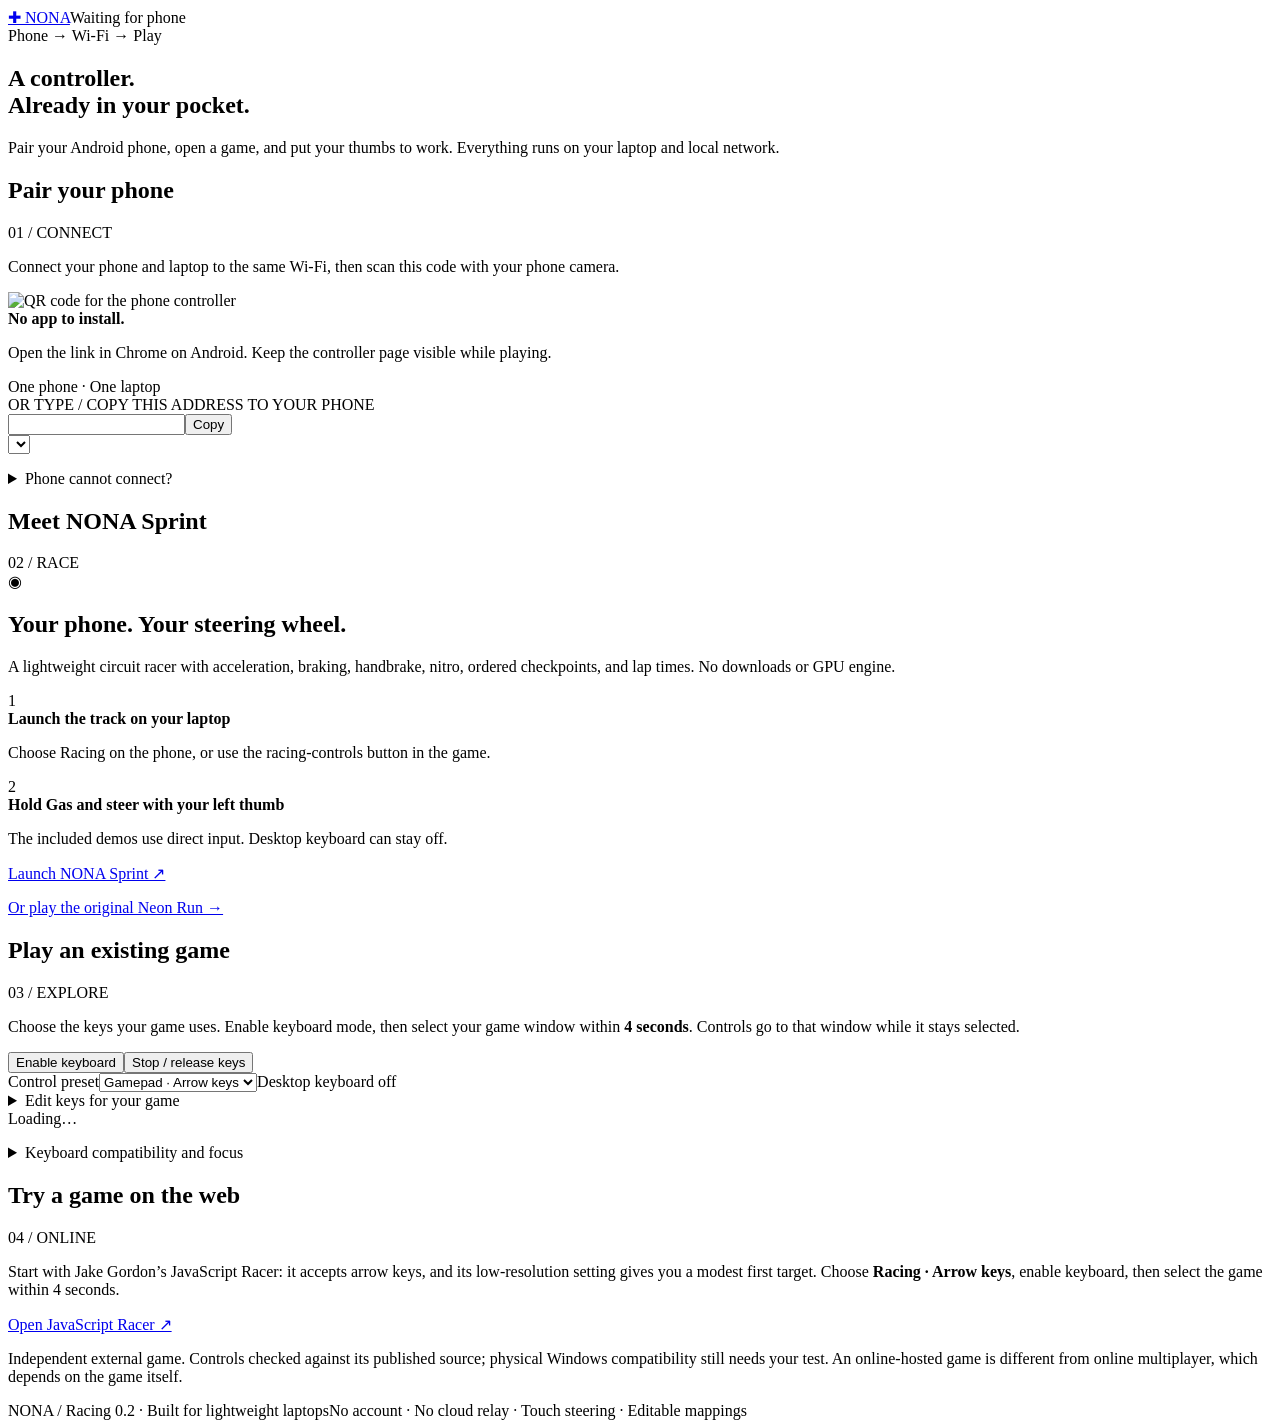
==== web/index.html @ a643f90a "Add NONA racing controls, lap-time demo and configurable game input Preserve the working phone-contr" ====
<!doctype html>
<html lang="en"><head><meta charset="UTF-8"><meta name="viewport" content="width=device-width,initial-scale=1"><title>NONA · Your phone, in control</title><link rel="icon" href="data:,"><link rel="stylesheet" href="/static/style.css"><script defer src="/static/dashboard.js"></script></head>
<body><main class="wrap">
<header><a class="brand" href="/"><span class="brand-icon">✚</span> NONA</a><span class="pill" id="connection"><span class="dot"></span><span id="connection-text">Waiting for phone</span></span></header>
<section class="hero"><div class="eyebrow">Phone → Wi-Fi → Play</div><h1>A controller.<br>Already in your pocket.</h1><p>Pair your Android phone, open a game, and put your thumbs to work. Everything runs on your laptop and local network.</p></section>
<section class="grid">
<article class="card"><div class="card-top"><h2>Pair your phone</h2><span class="number">01 / CONNECT</span></div><p class="small">Connect your phone and laptop to the same Wi-Fi, then scan this code with your phone camera.</p><div class="qr-row"><div class="qr"><img id="qr" alt="QR code for the phone controller"></div><div><strong>No app to install.</strong><p class="small">Open the link in Chrome on Android. Keep the controller page visible while playing.</p><span class="pill">One phone · One laptop</span></div></div><label class="tiny" for="pair-url">OR TYPE / COPY THIS ADDRESS TO YOUR PHONE</label><div class="link-box"><input id="pair-url" readonly aria-label="Phone pairing address"><button id="copy">Copy</button></div><select id="network" class="hidden" aria-label="Choose laptop network address"></select><p id="pair-error" class="small error hidden"></p><details><summary>Phone cannot connect?</summary>Allow Python through Windows Firewall on your private network. Avoid guest Wi-Fi, and temporarily disconnect VPNs. If there are several addresses, try the address matching your Wi-Fi adapter in <code>ipconfig</code>. Never use localhost on the phone.</details></article>
<article class="card demo-card"><div class="card-top"><h2>Meet NONA Sprint</h2><span class="number">02 / RACE</span></div><div class="demo-mark">◉</div><h2>Your phone. Your steering wheel.</h2><p>A lightweight circuit racer with acceleration, braking, handbrake, nitro, ordered checkpoints, and lap times. No downloads or GPU engine.</p><div class="step"><span class="step-icon">1</span><div><strong>Launch the track on your laptop</strong><p>Choose Racing on the phone, or use the racing-controls button in the game.</p></div></div><div class="step"><span class="step-icon">2</span><div><strong>Hold Gas and steer with your left thumb</strong><p>The included demos use direct input. Desktop keyboard can stay off.</p></div></div><a class="button primary" href="/race" target="_blank" rel="noopener">Launch NONA Sprint ↗</a><p class="small classic-link"><a href="/game" target="_blank" rel="noopener">Or play the original Neon Run →</a></p></article>
<article class="card full"><div class="card-top"><h2>Play an existing game</h2><span class="number">03 / EXPLORE</span></div><div class="keyboard-row"><p class="small">Choose the keys your game uses. Enable keyboard mode, then select your game window within <strong>4 seconds</strong>. Controls go to that window while it stays selected.</p><div class="actions"><button class="primary" id="enable">Enable keyboard</button><button class="danger" id="disable">Stop / release keys</button></div></div><div class="settings"><label for="profile">Control preset</label><select id="profile"><option value="arrows">Gamepad · Arrow keys</option><option value="wasd">Gamepad · WASD</option><option value="racing_arrows">Racing · Arrow keys</option><option value="racing_wasd">Racing · WASD</option></select><span class="tiny" id="keyboard-state">Desktop keyboard off</span></div><div class="keys" id="keys"></div><details id="mapping-editor"><summary>Edit keys for your game</summary><p>Match the keys shown in your game’s controls. Save before enabling keyboard mode.</p><div class="mapping-grid" id="mapping-fields"></div><button id="save-mapping" class="secondary">Save key mapping</button></details><div class="notice" id="note">Loading…</div><p class="small error hidden" id="error"></p><details><summary>Keyboard compatibility and focus</summary>This starter targets keyboard-controlled games. Click the game canvas if necessary. Switching to another application disables keyboard mode; switching tabs inside the same browser window may not, so stop control before doing that. Gamepad-only games need a future virtual-controller adapter. The wheel steers proportionally in NONA Sprint. For other games, the keyboard bridge produces left/right key presses. Tilt controls and a virtual gamepad are future milestones.</details></article>
<article class="card full"><div class="card-top"><h2>Try a game on the web</h2><span class="number">04 / ONLINE</span></div><p>Start with Jake Gordon’s JavaScript Racer: it accepts arrow keys, and its low-resolution setting gives you a modest first target. Choose <strong>Racing · Arrow keys</strong>, enable keyboard, then select the game within 4 seconds.</p><a class="button secondary" href="https://jakesgordon.com/games/racer/" target="_blank" rel="noopener noreferrer">Open JavaScript Racer ↗</a><p class="tiny classic-link">Independent external game. Controls checked against its published source; physical Windows compatibility still needs your test. An online-hosted game is different from online multiplayer, which depends on the game itself.</p></article></section><footer><span>NONA / Racing 0.2 · Built for lightweight laptops</span><span>No account · No cloud relay · Touch steering · Editable mappings</span></footer>
</main></body></html>
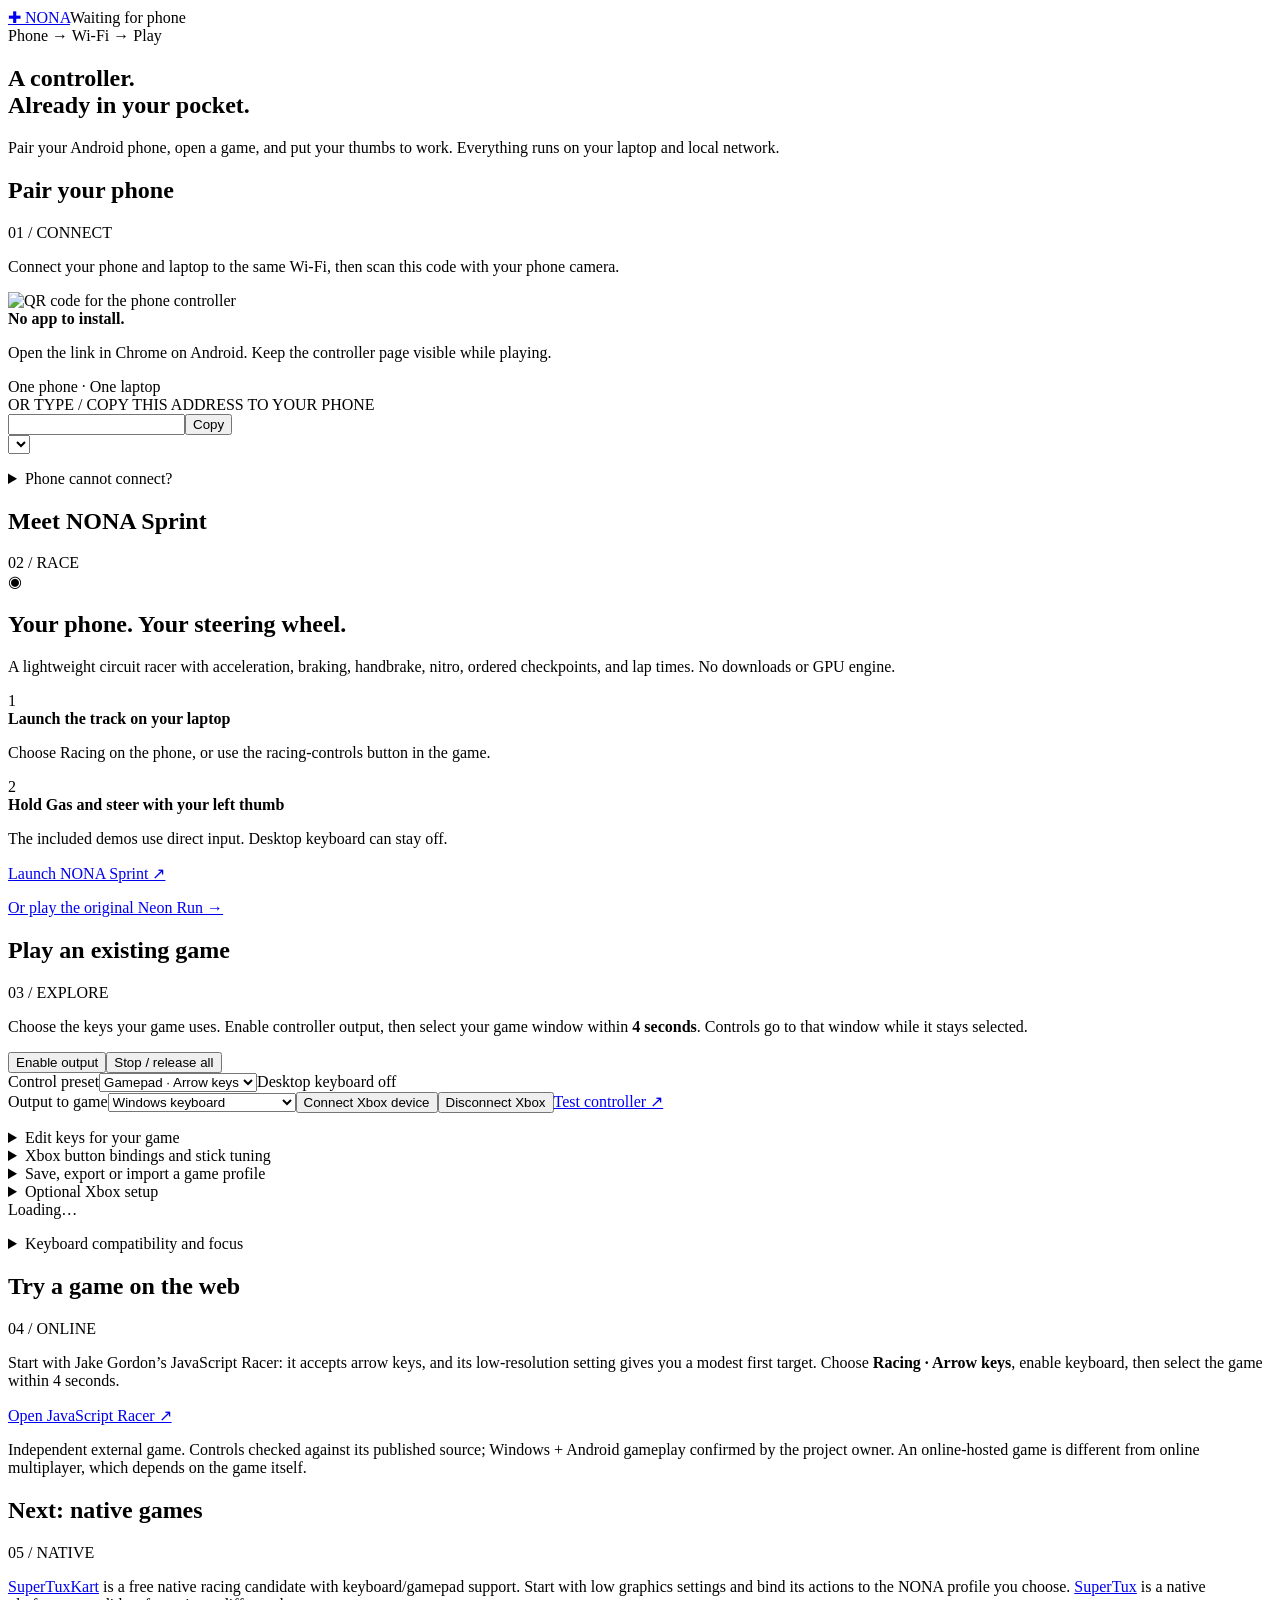
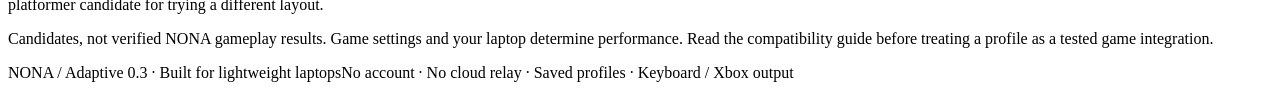
==== commit 6483b57b: "Add adaptive game profiles and optional Xbox controller output Persist and share game profiles, add " ====
--- a/web/index.html
+++ b/web/index.html
@@ -6,6 +6,6 @@
 <section class="grid">
 <article class="card"><div class="card-top"><h2>Pair your phone</h2><span class="number">01 / CONNECT</span></div><p class="small">Connect your phone and laptop to the same Wi-Fi, then scan this code with your phone camera.</p><div class="qr-row"><div class="qr"><img id="qr" alt="QR code for the phone controller"></div><div><strong>No app to install.</strong><p class="small">Open the link in Chrome on Android. Keep the controller page visible while playing.</p><span class="pill">One phone · One laptop</span></div></div><label class="tiny" for="pair-url">OR TYPE / COPY THIS ADDRESS TO YOUR PHONE</label><div class="link-box"><input id="pair-url" readonly aria-label="Phone pairing address"><button id="copy">Copy</button></div><select id="network" class="hidden" aria-label="Choose laptop network address"></select><p id="pair-error" class="small error hidden"></p><details><summary>Phone cannot connect?</summary>Allow Python through Windows Firewall on your private network. Avoid guest Wi-Fi, and temporarily disconnect VPNs. If there are several addresses, try the address matching your Wi-Fi adapter in <code>ipconfig</code>. Never use localhost on the phone.</details></article>
 <article class="card demo-card"><div class="card-top"><h2>Meet NONA Sprint</h2><span class="number">02 / RACE</span></div><div class="demo-mark">◉</div><h2>Your phone. Your steering wheel.</h2><p>A lightweight circuit racer with acceleration, braking, handbrake, nitro, ordered checkpoints, and lap times. No downloads or GPU engine.</p><div class="step"><span class="step-icon">1</span><div><strong>Launch the track on your laptop</strong><p>Choose Racing on the phone, or use the racing-controls button in the game.</p></div></div><div class="step"><span class="step-icon">2</span><div><strong>Hold Gas and steer with your left thumb</strong><p>The included demos use direct input. Desktop keyboard can stay off.</p></div></div><a class="button primary" href="/race" target="_blank" rel="noopener">Launch NONA Sprint ↗</a><p class="small classic-link"><a href="/game" target="_blank" rel="noopener">Or play the original Neon Run →</a></p></article>
-<article class="card full"><div class="card-top"><h2>Play an existing game</h2><span class="number">03 / EXPLORE</span></div><div class="keyboard-row"><p class="small">Choose the keys your game uses. Enable keyboard mode, then select your game window within <strong>4 seconds</strong>. Controls go to that window while it stays selected.</p><div class="actions"><button class="primary" id="enable">Enable keyboard</button><button class="danger" id="disable">Stop / release keys</button></div></div><div class="settings"><label for="profile">Control preset</label><select id="profile"><option value="arrows">Gamepad · Arrow keys</option><option value="wasd">Gamepad · WASD</option><option value="racing_arrows">Racing · Arrow keys</option><option value="racing_wasd">Racing · WASD</option></select><span class="tiny" id="keyboard-state">Desktop keyboard off</span></div><div class="keys" id="keys"></div><details id="mapping-editor"><summary>Edit keys for your game</summary><p>Match the keys shown in your game’s controls. Save before enabling keyboard mode.</p><div class="mapping-grid" id="mapping-fields"></div><button id="save-mapping" class="secondary">Save key mapping</button></details><div class="notice" id="note">Loading…</div><p class="small error hidden" id="error"></p><details><summary>Keyboard compatibility and focus</summary>This starter targets keyboard-controlled games. Click the game canvas if necessary. Switching to another application disables keyboard mode; switching tabs inside the same browser window may not, so stop control before doing that. Gamepad-only games need a future virtual-controller adapter. The wheel steers proportionally in NONA Sprint. For other games, the keyboard bridge produces left/right key presses. Tilt controls and a virtual gamepad are future milestones.</details></article>
-<article class="card full"><div class="card-top"><h2>Try a game on the web</h2><span class="number">04 / ONLINE</span></div><p>Start with Jake Gordon’s JavaScript Racer: it accepts arrow keys, and its low-resolution setting gives you a modest first target. Choose <strong>Racing · Arrow keys</strong>, enable keyboard, then select the game within 4 seconds.</p><a class="button secondary" href="https://jakesgordon.com/games/racer/" target="_blank" rel="noopener noreferrer">Open JavaScript Racer ↗</a><p class="tiny classic-link">Independent external game. Controls checked against its published source; physical Windows compatibility still needs your test. An online-hosted game is different from online multiplayer, which depends on the game itself.</p></article></section><footer><span>NONA / Racing 0.2 · Built for lightweight laptops</span><span>No account · No cloud relay · Touch steering · Editable mappings</span></footer>
+<article class="card full"><div class="card-top"><h2>Play an existing game</h2><span class="number">03 / EXPLORE</span></div><div class="keyboard-row"><p class="small">Choose the keys your game uses. Enable controller output, then select your game window within <strong>4 seconds</strong>. Controls go to that window while it stays selected.</p><div class="actions"><button class="primary" id="enable">Enable output</button><button class="danger" id="disable">Stop / release all</button></div></div><div class="settings"><label for="profile">Control preset</label><select id="profile"><option value="arrows">Gamepad · Arrow keys</option><option value="wasd">Gamepad · WASD</option><option value="racing_arrows">Racing · Arrow keys</option><option value="racing_wasd">Racing · WASD</option></select><span class="tiny" id="keyboard-state">Desktop keyboard off</span></div><div class="settings"><label for="output-mode">Output to game</label><select id="output-mode"><option value="keyboard">Windows keyboard</option><option value="gamepad">Xbox 360 / XInput (optional)</option></select><button id="pad-connect" class="secondary">Connect Xbox device</button><button id="pad-disconnect" class="secondary">Disconnect Xbox</button><a class="button secondary" href="/controller-test" target="_blank" rel="noopener">Test controller ↗</a></div><p id="pad-status" class="small"></p><div class="keys" id="keys"></div><details id="mapping-editor"><summary>Edit keys for your game</summary><p>Match the keys shown in your game’s controls. Save before enabling keyboard mode.</p><div class="mapping-grid" id="mapping-fields"></div><button id="save-mapping" class="secondary">Save key mapping</button></details><details><summary>Xbox button bindings and stick tuning</summary><p>For gamepad output, choose the Xbox buttons each phone action should press. Sticks stay analog; racing steering uses the left stick.</p><div id="pad-fields" class="mapping-grid"></div><button id="save-pad-mapping" class="secondary">Save Xbox bindings</button><div class="settings"><label for="deadzone">Dead zone</label><input id="deadzone" type="number" min="0" max="0.4" step="0.01" value="0.12"><label for="sensitivity">Sensitivity</label><input id="sensitivity" type="number" min="0.25" max="2" step="0.05" value="1"><label><input id="invert-y" type="checkbox"> Invert right-stick Y</label><button id="save-tuning" class="secondary">Apply tuning</button></div></details><details><summary>Save, export or import a game profile</summary><p>Set up a game once, then load its named profile on either screen. Saving updates the selected saved profile; Save copy creates another.</p><div class="settings"><label for="profile-name">Game/profile name</label><input id="profile-name" maxlength="80" placeholder="My racing game"><button id="save-profile">Save profile</button><button id="copy-profile" class="secondary">Save copy</button><button id="export-profile" class="secondary">Export JSON</button><label class="button secondary" for="import-profile">Import JSON</label><input id="import-profile" type="file" accept="application/json,.json"></div></details><details><summary>Optional Xbox setup</summary><p>Keyboard and the included demos need no driver. Xbox output needs the optional Python adapter plus a separately installed ViGEmBus driver. ViGEmBus is retired upstream; future Windows compatibility is not guaranteed.</p><p>Read <a href="https://github.com/garvj65/nona/blob/main/docs/GAMEPAD_SETUP.md" target="_blank" rel="noopener noreferrer">the setup guide</a>, run <code>SETUP_XBOX_OUTPUT.bat</code>, then follow the guide for the driver. NONA's normal launcher does not install it.</p></details><div class="notice" id="note">Loading…</div><p class="small error hidden" id="error"></p><details><summary>Keyboard compatibility and focus</summary>This starter targets keyboard-controlled games. Click the game canvas if necessary. Switching to another application disables keyboard mode; switching tabs inside the same browser window may not, so stop control before doing that. Xbox output is available as an optional adapter after its separate setup. The wheel steers proportionally in NONA Sprint. For other games, the keyboard bridge produces left/right key presses. Tilt and mouse-only input remain future milestones.</details></article>
+<article class="card full"><div class="card-top"><h2>Try a game on the web</h2><span class="number">04 / ONLINE</span></div><p>Start with Jake Gordon’s JavaScript Racer: it accepts arrow keys, and its low-resolution setting gives you a modest first target. Choose <strong>Racing · Arrow keys</strong>, enable keyboard, then select the game within 4 seconds.</p><a class="button secondary" href="https://jakesgordon.com/games/racer/" target="_blank" rel="noopener noreferrer">Open JavaScript Racer ↗</a><p class="tiny classic-link">Independent external game. Controls checked against its published source; Windows + Android gameplay confirmed by the project owner. An online-hosted game is different from online multiplayer, which depends on the game itself.</p></article><article class="card full"><div class="card-top"><h2>Next: native games</h2><span class="number">05 / NATIVE</span></div><p><a href="https://supertuxkart.net/Download" target="_blank" rel="noopener noreferrer">SuperTuxKart</a> is a free native racing candidate with keyboard/gamepad support. Start with low graphics settings and bind its actions to the NONA profile you choose. <a href="https://www.supertux.org/download" target="_blank" rel="noopener noreferrer">SuperTux</a> is a native platformer candidate for trying a different layout.</p><p class="tiny">Candidates, not verified NONA gameplay results. Game settings and your laptop determine performance. Read the compatibility guide before treating a profile as a tested game integration.</p></article></section><footer><span>NONA / Adaptive 0.3 · Built for lightweight laptops</span><span>No account · No cloud relay · Saved profiles · Keyboard / Xbox output</span></footer>
 </main></body></html>
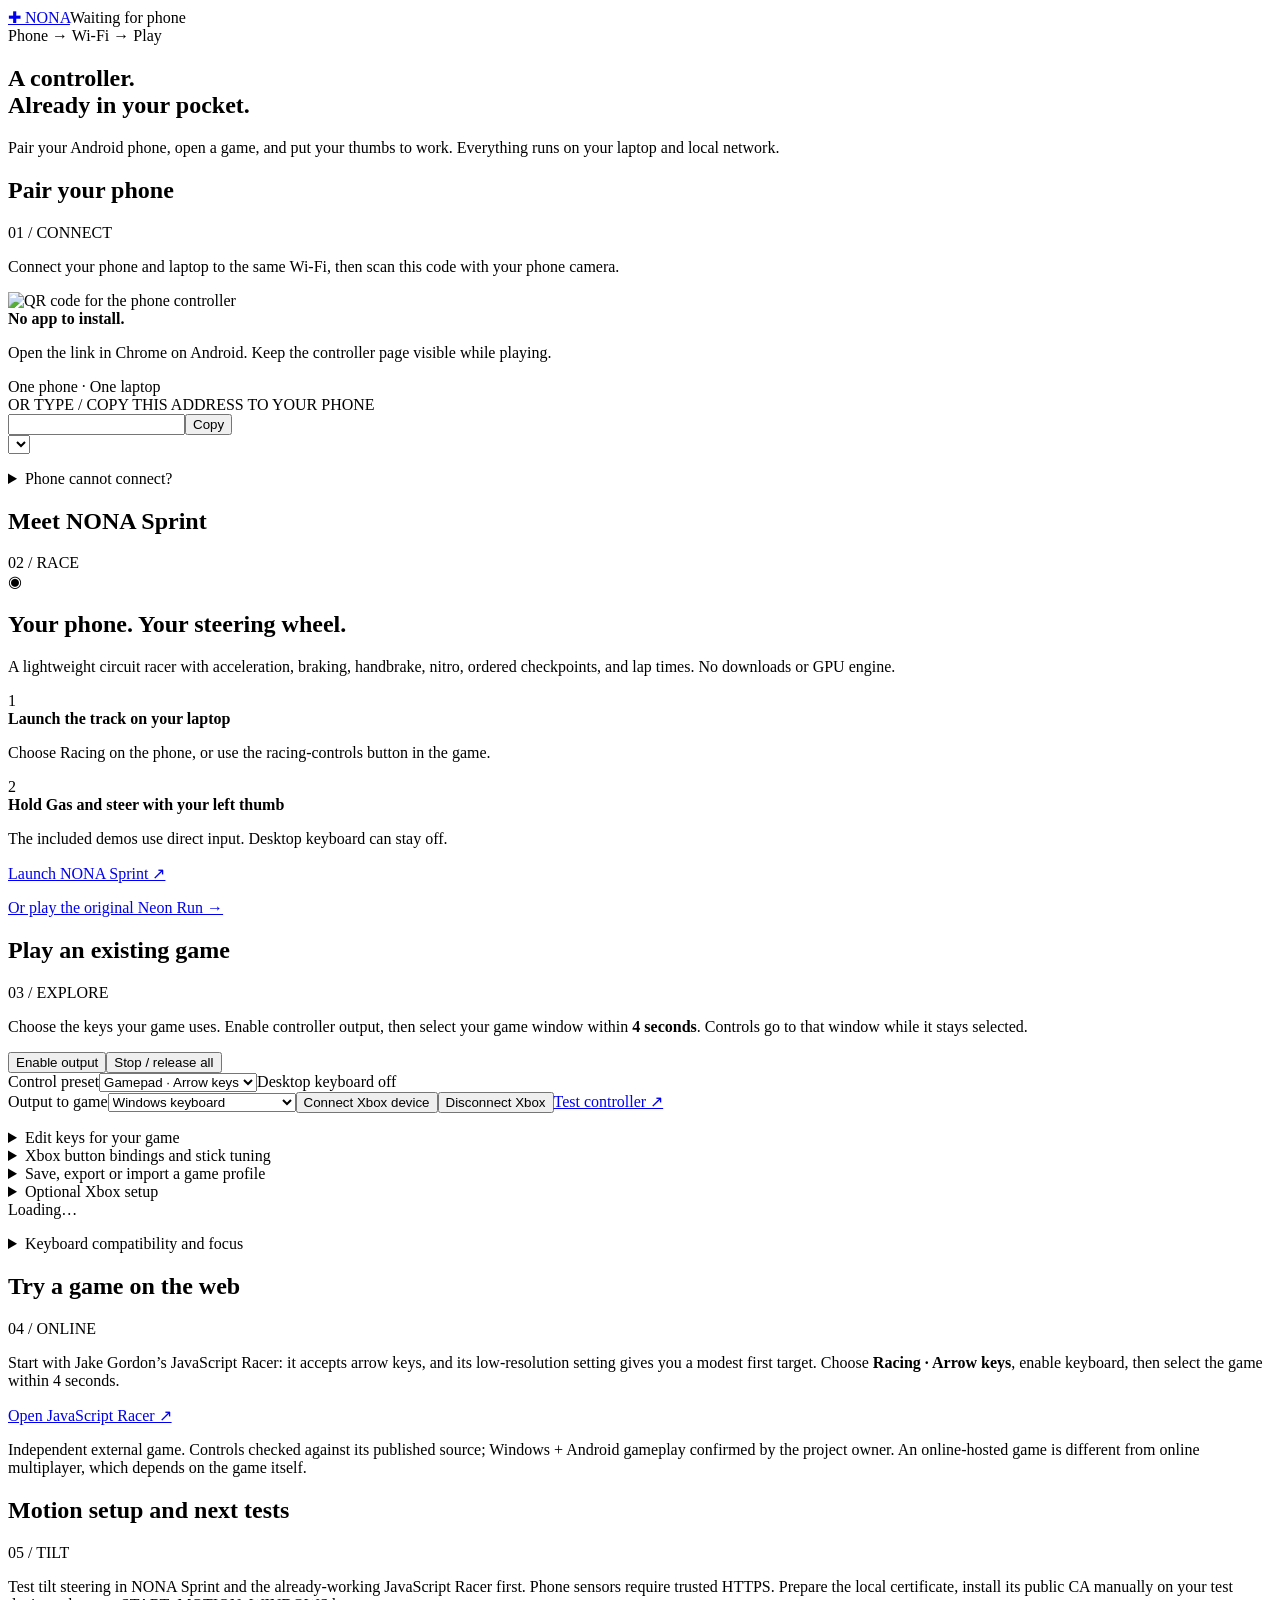
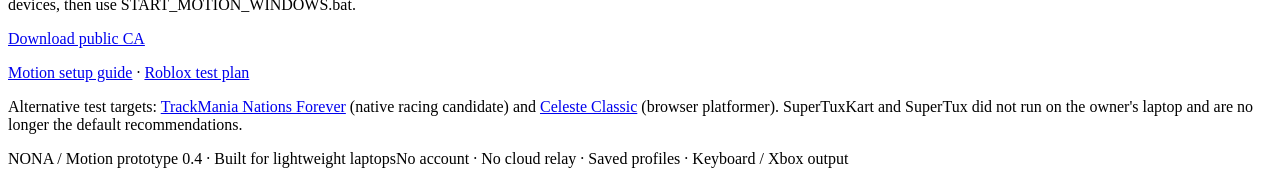
==== commit 8533805d: "Add calibrated phone tilt steering and trusted HTTPS test setup Map phone orientation to the existin" ====
--- a/web/index.html
+++ b/web/index.html
@@ -7,5 +7,5 @@
 <article class="card"><div class="card-top"><h2>Pair your phone</h2><span class="number">01 / CONNECT</span></div><p class="small">Connect your phone and laptop to the same Wi-Fi, then scan this code with your phone camera.</p><div class="qr-row"><div class="qr"><img id="qr" alt="QR code for the phone controller"></div><div><strong>No app to install.</strong><p class="small">Open the link in Chrome on Android. Keep the controller page visible while playing.</p><span class="pill">One phone · One laptop</span></div></div><label class="tiny" for="pair-url">OR TYPE / COPY THIS ADDRESS TO YOUR PHONE</label><div class="link-box"><input id="pair-url" readonly aria-label="Phone pairing address"><button id="copy">Copy</button></div><select id="network" class="hidden" aria-label="Choose laptop network address"></select><p id="pair-error" class="small error hidden"></p><details><summary>Phone cannot connect?</summary>Allow Python through Windows Firewall on your private network. Avoid guest Wi-Fi, and temporarily disconnect VPNs. If there are several addresses, try the address matching your Wi-Fi adapter in <code>ipconfig</code>. Never use localhost on the phone.</details></article>
 <article class="card demo-card"><div class="card-top"><h2>Meet NONA Sprint</h2><span class="number">02 / RACE</span></div><div class="demo-mark">◉</div><h2>Your phone. Your steering wheel.</h2><p>A lightweight circuit racer with acceleration, braking, handbrake, nitro, ordered checkpoints, and lap times. No downloads or GPU engine.</p><div class="step"><span class="step-icon">1</span><div><strong>Launch the track on your laptop</strong><p>Choose Racing on the phone, or use the racing-controls button in the game.</p></div></div><div class="step"><span class="step-icon">2</span><div><strong>Hold Gas and steer with your left thumb</strong><p>The included demos use direct input. Desktop keyboard can stay off.</p></div></div><a class="button primary" href="/race" target="_blank" rel="noopener">Launch NONA Sprint ↗</a><p class="small classic-link"><a href="/game" target="_blank" rel="noopener">Or play the original Neon Run →</a></p></article>
 <article class="card full"><div class="card-top"><h2>Play an existing game</h2><span class="number">03 / EXPLORE</span></div><div class="keyboard-row"><p class="small">Choose the keys your game uses. Enable controller output, then select your game window within <strong>4 seconds</strong>. Controls go to that window while it stays selected.</p><div class="actions"><button class="primary" id="enable">Enable output</button><button class="danger" id="disable">Stop / release all</button></div></div><div class="settings"><label for="profile">Control preset</label><select id="profile"><option value="arrows">Gamepad · Arrow keys</option><option value="wasd">Gamepad · WASD</option><option value="racing_arrows">Racing · Arrow keys</option><option value="racing_wasd">Racing · WASD</option></select><span class="tiny" id="keyboard-state">Desktop keyboard off</span></div><div class="settings"><label for="output-mode">Output to game</label><select id="output-mode"><option value="keyboard">Windows keyboard</option><option value="gamepad">Xbox 360 / XInput (optional)</option></select><button id="pad-connect" class="secondary">Connect Xbox device</button><button id="pad-disconnect" class="secondary">Disconnect Xbox</button><a class="button secondary" href="/controller-test" target="_blank" rel="noopener">Test controller ↗</a></div><p id="pad-status" class="small"></p><div class="keys" id="keys"></div><details id="mapping-editor"><summary>Edit keys for your game</summary><p>Match the keys shown in your game’s controls. Save before enabling keyboard mode.</p><div class="mapping-grid" id="mapping-fields"></div><button id="save-mapping" class="secondary">Save key mapping</button></details><details><summary>Xbox button bindings and stick tuning</summary><p>For gamepad output, choose the Xbox buttons each phone action should press. Sticks stay analog; racing steering uses the left stick.</p><div id="pad-fields" class="mapping-grid"></div><button id="save-pad-mapping" class="secondary">Save Xbox bindings</button><div class="settings"><label for="deadzone">Dead zone</label><input id="deadzone" type="number" min="0" max="0.4" step="0.01" value="0.12"><label for="sensitivity">Sensitivity</label><input id="sensitivity" type="number" min="0.25" max="2" step="0.05" value="1"><label><input id="invert-y" type="checkbox"> Invert right-stick Y</label><button id="save-tuning" class="secondary">Apply tuning</button></div></details><details><summary>Save, export or import a game profile</summary><p>Set up a game once, then load its named profile on either screen. Saving updates the selected saved profile; Save copy creates another.</p><div class="settings"><label for="profile-name">Game/profile name</label><input id="profile-name" maxlength="80" placeholder="My racing game"><button id="save-profile">Save profile</button><button id="copy-profile" class="secondary">Save copy</button><button id="export-profile" class="secondary">Export JSON</button><label class="button secondary" for="import-profile">Import JSON</label><input id="import-profile" type="file" accept="application/json,.json"></div></details><details><summary>Optional Xbox setup</summary><p>Keyboard and the included demos need no driver. Xbox output needs the optional Python adapter plus a separately installed ViGEmBus driver. ViGEmBus is retired upstream; future Windows compatibility is not guaranteed.</p><p>Read <a href="https://github.com/garvj65/nona/blob/main/docs/GAMEPAD_SETUP.md" target="_blank" rel="noopener noreferrer">the setup guide</a>, run <code>SETUP_XBOX_OUTPUT.bat</code>, then follow the guide for the driver. NONA's normal launcher does not install it.</p></details><div class="notice" id="note">Loading…</div><p class="small error hidden" id="error"></p><details><summary>Keyboard compatibility and focus</summary>This starter targets keyboard-controlled games. Click the game canvas if necessary. Switching to another application disables keyboard mode; switching tabs inside the same browser window may not, so stop control before doing that. Xbox output is available as an optional adapter after its separate setup. The wheel steers proportionally in NONA Sprint. For other games, the keyboard bridge produces left/right key presses. Tilt and mouse-only input remain future milestones.</details></article>
-<article class="card full"><div class="card-top"><h2>Try a game on the web</h2><span class="number">04 / ONLINE</span></div><p>Start with Jake Gordon’s JavaScript Racer: it accepts arrow keys, and its low-resolution setting gives you a modest first target. Choose <strong>Racing · Arrow keys</strong>, enable keyboard, then select the game within 4 seconds.</p><a class="button secondary" href="https://jakesgordon.com/games/racer/" target="_blank" rel="noopener noreferrer">Open JavaScript Racer ↗</a><p class="tiny classic-link">Independent external game. Controls checked against its published source; Windows + Android gameplay confirmed by the project owner. An online-hosted game is different from online multiplayer, which depends on the game itself.</p></article><article class="card full"><div class="card-top"><h2>Next: native games</h2><span class="number">05 / NATIVE</span></div><p><a href="https://supertuxkart.net/Download" target="_blank" rel="noopener noreferrer">SuperTuxKart</a> is a free native racing candidate with keyboard/gamepad support. Start with low graphics settings and bind its actions to the NONA profile you choose. <a href="https://www.supertux.org/download" target="_blank" rel="noopener noreferrer">SuperTux</a> is a native platformer candidate for trying a different layout.</p><p class="tiny">Candidates, not verified NONA gameplay results. Game settings and your laptop determine performance. Read the compatibility guide before treating a profile as a tested game integration.</p></article></section><footer><span>NONA / Adaptive 0.3 · Built for lightweight laptops</span><span>No account · No cloud relay · Saved profiles · Keyboard / Xbox output</span></footer>
+<article class="card full"><div class="card-top"><h2>Try a game on the web</h2><span class="number">04 / ONLINE</span></div><p>Start with Jake Gordon’s JavaScript Racer: it accepts arrow keys, and its low-resolution setting gives you a modest first target. Choose <strong>Racing · Arrow keys</strong>, enable keyboard, then select the game within 4 seconds.</p><a class="button secondary" href="https://jakesgordon.com/games/racer/" target="_blank" rel="noopener noreferrer">Open JavaScript Racer ↗</a><p class="tiny classic-link">Independent external game. Controls checked against its published source; Windows + Android gameplay confirmed by the project owner. An online-hosted game is different from online multiplayer, which depends on the game itself.</p></article><article class="card full"><div class="card-top"><h2>Motion setup and next tests</h2><span class="number">05 / TILT</span></div><p>Test tilt steering in NONA Sprint and the already-working JavaScript Racer first. Phone sensors require trusted HTTPS. Prepare the local certificate, install its public CA manually on your test devices, then use START_MOTION_WINDOWS.bat.</p><p id="https-status" class="small"></p><p id="ca-fingerprint" class="tiny"></p><a class="button secondary" href="/motion-ca.crt">Download public CA</a><p><a href="https://github.com/garvj65/nona/blob/main/docs/MOTION_TEST.md" target="_blank" rel="noopener noreferrer">Motion setup guide</a> · <a href="https://github.com/garvj65/nona/blob/main/docs/ROBLOX_TEST.md" target="_blank" rel="noopener noreferrer">Roblox test plan</a></p><p>Alternative test targets: <a href="https://store.steampowered.com/app/11020/TrackMania_Nations_Forever/" target="_blank" rel="noopener noreferrer">TrackMania Nations Forever</a> (native racing candidate) and <a href="https://maddymakesgamesinc.itch.io/celesteclassic" target="_blank" rel="noopener noreferrer">Celeste Classic</a> (browser platformer). SuperTuxKart and SuperTux did not run on the owner's laptop and are no longer the default recommendations.</p></article></section><footer><span>NONA / Motion prototype 0.4 · Built for lightweight laptops</span><span>No account · No cloud relay · Saved profiles · Keyboard / Xbox output</span></footer>
 </main></body></html>
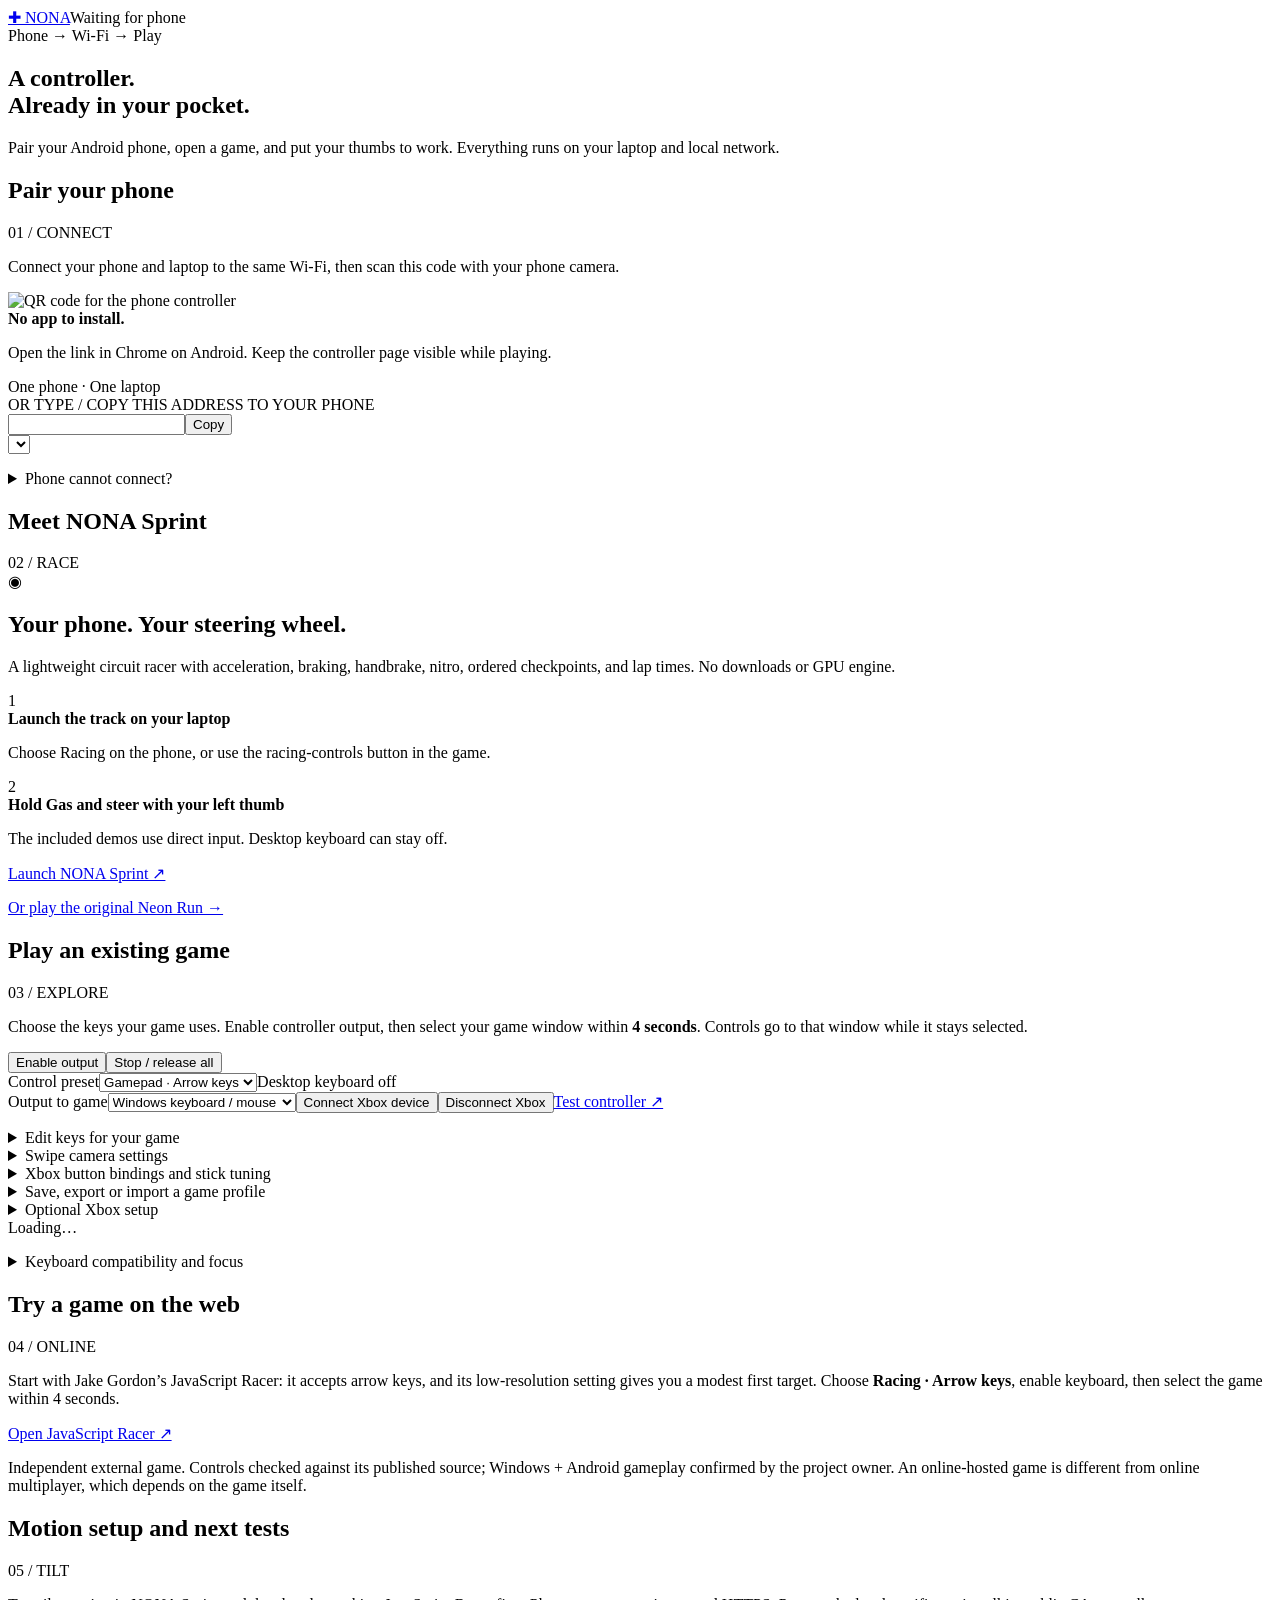
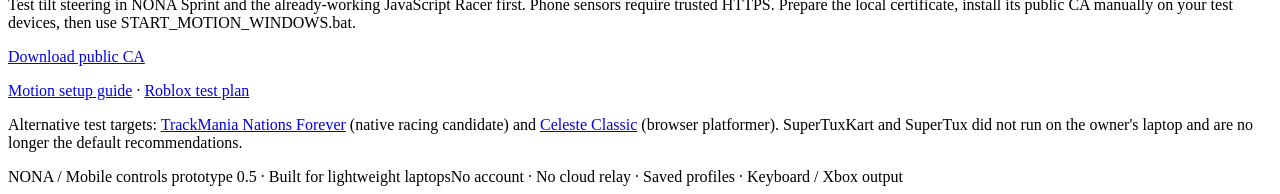
==== commit 533774ef: "Add mobile movement, swipe camera and clutched gyro assistance Add a floating WASD surface and bound" ====
--- a/web/index.html
+++ b/web/index.html
@@ -6,6 +6,6 @@
 <section class="grid">
 <article class="card"><div class="card-top"><h2>Pair your phone</h2><span class="number">01 / CONNECT</span></div><p class="small">Connect your phone and laptop to the same Wi-Fi, then scan this code with your phone camera.</p><div class="qr-row"><div class="qr"><img id="qr" alt="QR code for the phone controller"></div><div><strong>No app to install.</strong><p class="small">Open the link in Chrome on Android. Keep the controller page visible while playing.</p><span class="pill">One phone · One laptop</span></div></div><label class="tiny" for="pair-url">OR TYPE / COPY THIS ADDRESS TO YOUR PHONE</label><div class="link-box"><input id="pair-url" readonly aria-label="Phone pairing address"><button id="copy">Copy</button></div><select id="network" class="hidden" aria-label="Choose laptop network address"></select><p id="pair-error" class="small error hidden"></p><details><summary>Phone cannot connect?</summary>Allow Python through Windows Firewall on your private network. Avoid guest Wi-Fi, and temporarily disconnect VPNs. If there are several addresses, try the address matching your Wi-Fi adapter in <code>ipconfig</code>. Never use localhost on the phone.</details></article>
 <article class="card demo-card"><div class="card-top"><h2>Meet NONA Sprint</h2><span class="number">02 / RACE</span></div><div class="demo-mark">◉</div><h2>Your phone. Your steering wheel.</h2><p>A lightweight circuit racer with acceleration, braking, handbrake, nitro, ordered checkpoints, and lap times. No downloads or GPU engine.</p><div class="step"><span class="step-icon">1</span><div><strong>Launch the track on your laptop</strong><p>Choose Racing on the phone, or use the racing-controls button in the game.</p></div></div><div class="step"><span class="step-icon">2</span><div><strong>Hold Gas and steer with your left thumb</strong><p>The included demos use direct input. Desktop keyboard can stay off.</p></div></div><a class="button primary" href="/race" target="_blank" rel="noopener">Launch NONA Sprint ↗</a><p class="small classic-link"><a href="/game" target="_blank" rel="noopener">Or play the original Neon Run →</a></p></article>
-<article class="card full"><div class="card-top"><h2>Play an existing game</h2><span class="number">03 / EXPLORE</span></div><div class="keyboard-row"><p class="small">Choose the keys your game uses. Enable controller output, then select your game window within <strong>4 seconds</strong>. Controls go to that window while it stays selected.</p><div class="actions"><button class="primary" id="enable">Enable output</button><button class="danger" id="disable">Stop / release all</button></div></div><div class="settings"><label for="profile">Control preset</label><select id="profile"><option value="arrows">Gamepad · Arrow keys</option><option value="wasd">Gamepad · WASD</option><option value="racing_arrows">Racing · Arrow keys</option><option value="racing_wasd">Racing · WASD</option></select><span class="tiny" id="keyboard-state">Desktop keyboard off</span></div><div class="settings"><label for="output-mode">Output to game</label><select id="output-mode"><option value="keyboard">Windows keyboard</option><option value="gamepad">Xbox 360 / XInput (optional)</option></select><button id="pad-connect" class="secondary">Connect Xbox device</button><button id="pad-disconnect" class="secondary">Disconnect Xbox</button><a class="button secondary" href="/controller-test" target="_blank" rel="noopener">Test controller ↗</a></div><p id="pad-status" class="small"></p><div class="keys" id="keys"></div><details id="mapping-editor"><summary>Edit keys for your game</summary><p>Match the keys shown in your game’s controls. Save before enabling keyboard mode.</p><div class="mapping-grid" id="mapping-fields"></div><button id="save-mapping" class="secondary">Save key mapping</button></details><details><summary>Xbox button bindings and stick tuning</summary><p>For gamepad output, choose the Xbox buttons each phone action should press. Sticks stay analog; racing steering uses the left stick.</p><div id="pad-fields" class="mapping-grid"></div><button id="save-pad-mapping" class="secondary">Save Xbox bindings</button><div class="settings"><label for="deadzone">Dead zone</label><input id="deadzone" type="number" min="0" max="0.4" step="0.01" value="0.12"><label for="sensitivity">Sensitivity</label><input id="sensitivity" type="number" min="0.25" max="2" step="0.05" value="1"><label><input id="invert-y" type="checkbox"> Invert right-stick Y</label><button id="save-tuning" class="secondary">Apply tuning</button></div></details><details><summary>Save, export or import a game profile</summary><p>Set up a game once, then load its named profile on either screen. Saving updates the selected saved profile; Save copy creates another.</p><div class="settings"><label for="profile-name">Game/profile name</label><input id="profile-name" maxlength="80" placeholder="My racing game"><button id="save-profile">Save profile</button><button id="copy-profile" class="secondary">Save copy</button><button id="export-profile" class="secondary">Export JSON</button><label class="button secondary" for="import-profile">Import JSON</label><input id="import-profile" type="file" accept="application/json,.json"></div></details><details><summary>Optional Xbox setup</summary><p>Keyboard and the included demos need no driver. Xbox output needs the optional Python adapter plus a separately installed ViGEmBus driver. ViGEmBus is retired upstream; future Windows compatibility is not guaranteed.</p><p>Read <a href="https://github.com/garvj65/nona/blob/main/docs/GAMEPAD_SETUP.md" target="_blank" rel="noopener noreferrer">the setup guide</a>, run <code>SETUP_XBOX_OUTPUT.bat</code>, then follow the guide for the driver. NONA's normal launcher does not install it.</p></details><div class="notice" id="note">Loading…</div><p class="small error hidden" id="error"></p><details><summary>Keyboard compatibility and focus</summary>This starter targets keyboard-controlled games. Click the game canvas if necessary. Switching to another application disables keyboard mode; switching tabs inside the same browser window may not, so stop control before doing that. Xbox output is available as an optional adapter after its separate setup. The wheel steers proportionally in NONA Sprint. For other games, the keyboard bridge produces left/right key presses. Tilt and mouse-only input remain future milestones.</details></article>
-<article class="card full"><div class="card-top"><h2>Try a game on the web</h2><span class="number">04 / ONLINE</span></div><p>Start with Jake Gordon’s JavaScript Racer: it accepts arrow keys, and its low-resolution setting gives you a modest first target. Choose <strong>Racing · Arrow keys</strong>, enable keyboard, then select the game within 4 seconds.</p><a class="button secondary" href="https://jakesgordon.com/games/racer/" target="_blank" rel="noopener noreferrer">Open JavaScript Racer ↗</a><p class="tiny classic-link">Independent external game. Controls checked against its published source; Windows + Android gameplay confirmed by the project owner. An online-hosted game is different from online multiplayer, which depends on the game itself.</p></article><article class="card full"><div class="card-top"><h2>Motion setup and next tests</h2><span class="number">05 / TILT</span></div><p>Test tilt steering in NONA Sprint and the already-working JavaScript Racer first. Phone sensors require trusted HTTPS. Prepare the local certificate, install its public CA manually on your test devices, then use START_MOTION_WINDOWS.bat.</p><p id="https-status" class="small"></p><p id="ca-fingerprint" class="tiny"></p><a class="button secondary" href="/motion-ca.crt">Download public CA</a><p><a href="https://github.com/garvj65/nona/blob/main/docs/MOTION_TEST.md" target="_blank" rel="noopener noreferrer">Motion setup guide</a> · <a href="https://github.com/garvj65/nona/blob/main/docs/ROBLOX_TEST.md" target="_blank" rel="noopener noreferrer">Roblox test plan</a></p><p>Alternative test targets: <a href="https://store.steampowered.com/app/11020/TrackMania_Nations_Forever/" target="_blank" rel="noopener noreferrer">TrackMania Nations Forever</a> (native racing candidate) and <a href="https://maddymakesgamesinc.itch.io/celesteclassic" target="_blank" rel="noopener noreferrer">Celeste Classic</a> (browser platformer). SuperTuxKart and SuperTux did not run on the owner's laptop and are no longer the default recommendations.</p></article></section><footer><span>NONA / Motion prototype 0.4 · Built for lightweight laptops</span><span>No account · No cloud relay · Saved profiles · Keyboard / Xbox output</span></footer>
+<article class="card full"><div class="card-top"><h2>Play an existing game</h2><span class="number">03 / EXPLORE</span></div><div class="keyboard-row"><p class="small">Choose the keys your game uses. Enable controller output, then select your game window within <strong>4 seconds</strong>. Controls go to that window while it stays selected.</p><div class="actions"><button class="primary" id="enable">Enable output</button><button class="danger" id="disable">Stop / release all</button></div></div><div class="settings"><label for="profile">Control preset</label><select id="profile"><option value="arrows">Gamepad · Arrow keys</option><option value="wasd">Gamepad · WASD</option><option value="racing_arrows">Racing · Arrow keys</option><option value="racing_wasd">Racing · WASD</option></select><span class="tiny" id="keyboard-state">Desktop keyboard off</span></div><div class="settings"><label for="output-mode">Output to game</label><select id="output-mode"><option value="keyboard">Windows keyboard / mouse</option><option value="gamepad">Xbox 360 / XInput (optional)</option></select><button id="pad-connect" class="secondary">Connect Xbox device</button><button id="pad-disconnect" class="secondary">Disconnect Xbox</button><a class="button secondary" href="/controller-test" target="_blank" rel="noopener">Test controller ↗</a></div><p id="pad-status" class="small"></p><div class="keys" id="keys"></div><details id="mapping-editor"><summary>Edit keys for your game</summary><p>Match the keys shown in your game’s controls. Save before enabling keyboard mode.</p><div class="mapping-grid" id="mapping-fields"></div><button id="save-mapping" class="secondary">Save key mapping</button></details><details id="camera-settings" class="hidden"><summary>Swipe camera settings</summary><p>Use the Mobile movement + look profile for a floating movement stick and swipe camera. Hold right mouse is appropriate for many Roblox third-person experiences; turn it off for first-person games that capture the mouse directly.</p><div class="settings"><label><input id="camera-enabled" type="checkbox"> Swipe camera</label><label><input id="camera-drag" type="checkbox"> Hold right mouse while looking</label><label for="camera-gain">Look speed</label><input id="camera-gain" type="number" min="0.25" max="4" step="0.25" value="1"><button id="save-camera" class="secondary">Apply camera settings</button></div></details><details><summary>Xbox button bindings and stick tuning</summary><p>For gamepad output, choose the Xbox buttons each phone action should press. Sticks stay analog; racing steering uses the left stick.</p><div id="pad-fields" class="mapping-grid"></div><button id="save-pad-mapping" class="secondary">Save Xbox bindings</button><div class="settings"><label for="deadzone">Dead zone</label><input id="deadzone" type="number" min="0" max="0.4" step="0.01" value="0.12"><label for="sensitivity">Sensitivity</label><input id="sensitivity" type="number" min="0.25" max="2" step="0.05" value="1"><label><input id="invert-y" type="checkbox"> Invert right-stick Y</label><button id="save-tuning" class="secondary">Apply tuning</button></div></details><details><summary>Save, export or import a game profile</summary><p>Set up a game once, then load its named profile on either screen. Saving updates the selected saved profile; Save copy creates another.</p><div class="settings"><label for="profile-name">Game/profile name</label><input id="profile-name" maxlength="80" placeholder="My racing game"><button id="save-profile">Save profile</button><button id="copy-profile" class="secondary">Save copy</button><button id="export-profile" class="secondary">Export JSON</button><label class="button secondary" for="import-profile">Import JSON</label><input id="import-profile" type="file" accept="application/json,.json"></div></details><details><summary>Optional Xbox setup</summary><p>Keyboard and the included demos need no driver. Xbox output needs the optional Python adapter plus a separately installed ViGEmBus driver. ViGEmBus is retired upstream; future Windows compatibility is not guaranteed.</p><p>Read <a href="https://github.com/garvj65/nona/blob/main/docs/GAMEPAD_SETUP.md" target="_blank" rel="noopener noreferrer">the setup guide</a>, run <code>SETUP_XBOX_OUTPUT.bat</code>, then follow the guide for the driver. NONA's normal launcher does not install it.</p></details><div class="notice" id="note">Loading…</div><p class="small error hidden" id="error"></p><details><summary>Keyboard compatibility and focus</summary>This starter targets keyboard-controlled games. Click the game canvas if necessary. Switching to another application disables keyboard mode; switching tabs inside the same browser window may not, so stop control before doing that. Xbox output is available as an optional adapter after its separate setup. The wheel steers proportionally in NONA Sprint. For other games, the keyboard bridge produces left/right key presses. Swipe mouse look is available in the Mobile movement + look profile; game input acceptance still needs testing.</details></article>
+<article class="card full"><div class="card-top"><h2>Try a game on the web</h2><span class="number">04 / ONLINE</span></div><p>Start with Jake Gordon’s JavaScript Racer: it accepts arrow keys, and its low-resolution setting gives you a modest first target. Choose <strong>Racing · Arrow keys</strong>, enable keyboard, then select the game within 4 seconds.</p><a class="button secondary" href="https://jakesgordon.com/games/racer/" target="_blank" rel="noopener noreferrer">Open JavaScript Racer ↗</a><p class="tiny classic-link">Independent external game. Controls checked against its published source; Windows + Android gameplay confirmed by the project owner. An online-hosted game is different from online multiplayer, which depends on the game itself.</p></article><article class="card full"><div class="card-top"><h2>Motion setup and next tests</h2><span class="number">05 / TILT</span></div><p>Test tilt steering in NONA Sprint and the already-working JavaScript Racer first. Phone sensors require trusted HTTPS. Prepare the local certificate, install its public CA manually on your test devices, then use START_MOTION_WINDOWS.bat.</p><p id="https-status" class="small"></p><p id="ca-fingerprint" class="tiny"></p><a class="button secondary" href="/motion-ca.crt">Download public CA</a><p><a href="https://github.com/garvj65/nona/blob/main/docs/MOTION_TEST.md" target="_blank" rel="noopener noreferrer">Motion setup guide</a> · <a href="https://github.com/garvj65/nona/blob/main/docs/ROBLOX_TEST.md" target="_blank" rel="noopener noreferrer">Roblox test plan</a></p><p>Alternative test targets: <a href="https://store.steampowered.com/app/11020/TrackMania_Nations_Forever/" target="_blank" rel="noopener noreferrer">TrackMania Nations Forever</a> (native racing candidate) and <a href="https://maddymakesgamesinc.itch.io/celesteclassic" target="_blank" rel="noopener noreferrer">Celeste Classic</a> (browser platformer). SuperTuxKart and SuperTux did not run on the owner's laptop and are no longer the default recommendations.</p></article></section><footer><span>NONA / Mobile controls prototype 0.5 · Built for lightweight laptops</span><span>No account · No cloud relay · Saved profiles · Keyboard / Xbox output</span></footer>
 </main></body></html>
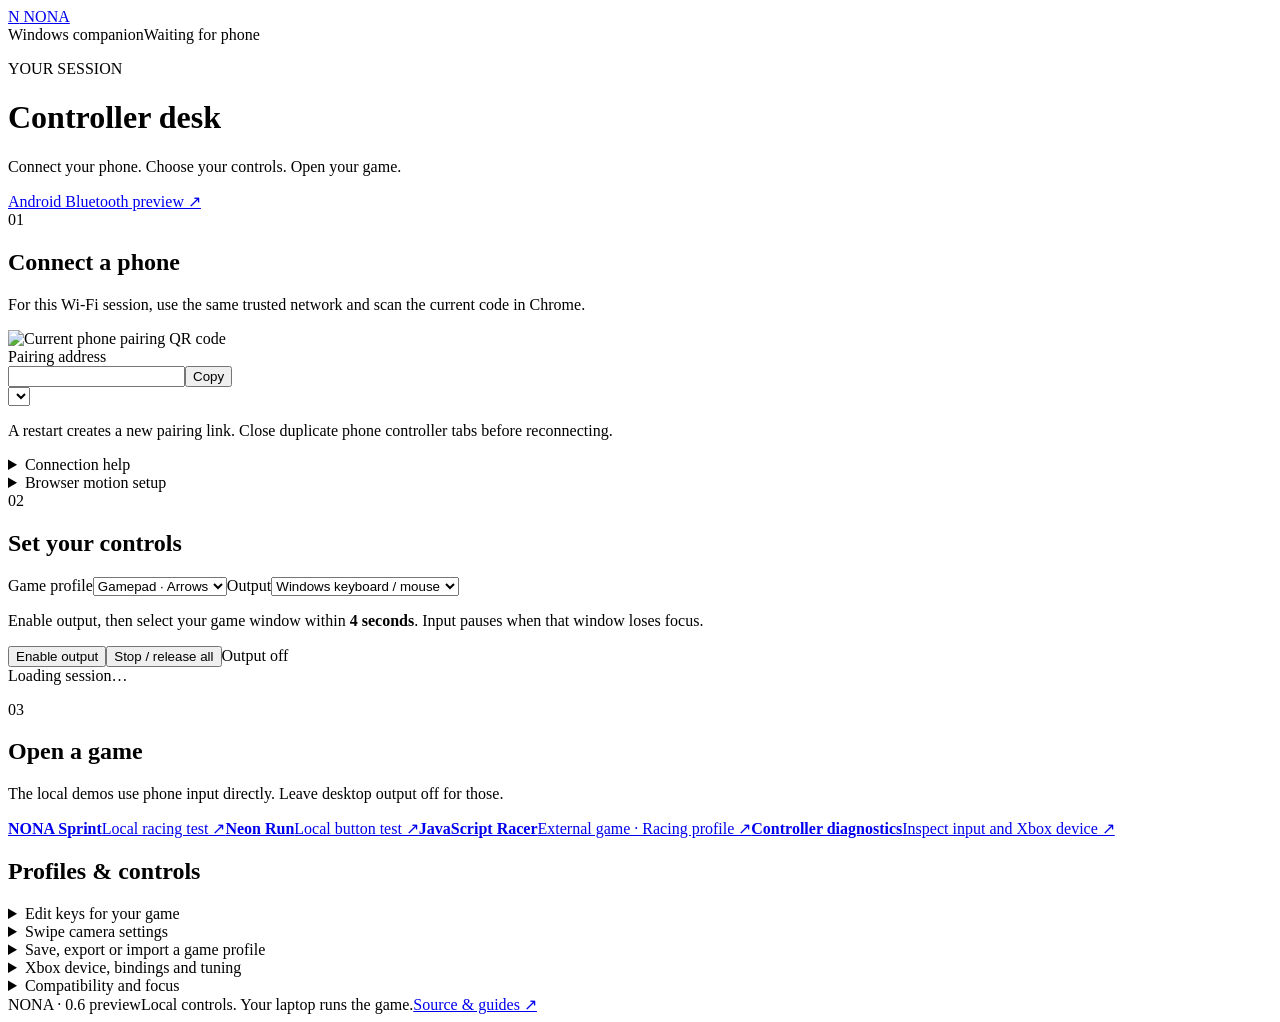
==== commit 3327c4e8: "Redesign controller desk and tighten native input lifecycle Replace the promotional dashboard with a" ====
--- a/web/index.html
+++ b/web/index.html
@@ -1,11 +1,46 @@
 <!doctype html>
-<html lang="en"><head><meta charset="UTF-8"><meta name="viewport" content="width=device-width,initial-scale=1"><title>NONA · Your phone, in control</title><link rel="icon" href="data:,"><link rel="stylesheet" href="/static/style.css"><script defer src="/static/dashboard.js"></script></head>
-<body><main class="wrap">
-<header><a class="brand" href="/"><span class="brand-icon">✚</span> NONA</a><span class="pill" id="connection"><span class="dot"></span><span id="connection-text">Waiting for phone</span></span></header>
-<section class="hero"><div class="eyebrow">Phone → Wi-Fi → Play</div><h1>A controller.<br>Already in your pocket.</h1><p>Pair your Android phone, open a game, and put your thumbs to work. Everything runs on your laptop and local network.</p></section>
-<section class="grid">
-<article class="card"><div class="card-top"><h2>Pair your phone</h2><span class="number">01 / CONNECT</span></div><p class="small">Connect your phone and laptop to the same Wi-Fi, then scan this code with your phone camera.</p><div class="qr-row"><div class="qr"><img id="qr" alt="QR code for the phone controller"></div><div><strong>No app to install.</strong><p class="small">Open the link in Chrome on Android. Keep the controller page visible while playing.</p><span class="pill">One phone · One laptop</span></div></div><label class="tiny" for="pair-url">OR TYPE / COPY THIS ADDRESS TO YOUR PHONE</label><div class="link-box"><input id="pair-url" readonly aria-label="Phone pairing address"><button id="copy">Copy</button></div><select id="network" class="hidden" aria-label="Choose laptop network address"></select><p id="pair-error" class="small error hidden"></p><details><summary>Phone cannot connect?</summary>Allow Python through Windows Firewall on your private network. Avoid guest Wi-Fi, and temporarily disconnect VPNs. If there are several addresses, try the address matching your Wi-Fi adapter in <code>ipconfig</code>. Never use localhost on the phone.</details></article>
-<article class="card demo-card"><div class="card-top"><h2>Meet NONA Sprint</h2><span class="number">02 / RACE</span></div><div class="demo-mark">◉</div><h2>Your phone. Your steering wheel.</h2><p>A lightweight circuit racer with acceleration, braking, handbrake, nitro, ordered checkpoints, and lap times. No downloads or GPU engine.</p><div class="step"><span class="step-icon">1</span><div><strong>Launch the track on your laptop</strong><p>Choose Racing on the phone, or use the racing-controls button in the game.</p></div></div><div class="step"><span class="step-icon">2</span><div><strong>Hold Gas and steer with your left thumb</strong><p>The included demos use direct input. Desktop keyboard can stay off.</p></div></div><a class="button primary" href="/race" target="_blank" rel="noopener">Launch NONA Sprint ↗</a><p class="small classic-link"><a href="/game" target="_blank" rel="noopener">Or play the original Neon Run →</a></p></article>
-<article class="card full"><div class="card-top"><h2>Play an existing game</h2><span class="number">03 / EXPLORE</span></div><div class="keyboard-row"><p class="small">Choose the keys your game uses. Enable controller output, then select your game window within <strong>4 seconds</strong>. Controls go to that window while it stays selected.</p><div class="actions"><button class="primary" id="enable">Enable output</button><button class="danger" id="disable">Stop / release all</button></div></div><div class="settings"><label for="profile">Control preset</label><select id="profile"><option value="arrows">Gamepad · Arrow keys</option><option value="wasd">Gamepad · WASD</option><option value="racing_arrows">Racing · Arrow keys</option><option value="racing_wasd">Racing · WASD</option></select><span class="tiny" id="keyboard-state">Desktop keyboard off</span></div><div class="settings"><label for="output-mode">Output to game</label><select id="output-mode"><option value="keyboard">Windows keyboard / mouse</option><option value="gamepad">Xbox 360 / XInput (optional)</option></select><button id="pad-connect" class="secondary">Connect Xbox device</button><button id="pad-disconnect" class="secondary">Disconnect Xbox</button><a class="button secondary" href="/controller-test" target="_blank" rel="noopener">Test controller ↗</a></div><p id="pad-status" class="small"></p><div class="keys" id="keys"></div><details id="mapping-editor"><summary>Edit keys for your game</summary><p>Match the keys shown in your game’s controls. Save before enabling keyboard mode.</p><div class="mapping-grid" id="mapping-fields"></div><button id="save-mapping" class="secondary">Save key mapping</button></details><details id="camera-settings" class="hidden"><summary>Swipe camera settings</summary><p>Use the Mobile movement + look profile for a floating movement stick and swipe camera. Hold right mouse is appropriate for many Roblox third-person experiences; turn it off for first-person games that capture the mouse directly.</p><div class="settings"><label><input id="camera-enabled" type="checkbox"> Swipe camera</label><label><input id="camera-drag" type="checkbox"> Hold right mouse while looking</label><label for="camera-gain">Look speed</label><input id="camera-gain" type="number" min="0.25" max="4" step="0.25" value="1"><button id="save-camera" class="secondary">Apply camera settings</button></div></details><details><summary>Xbox button bindings and stick tuning</summary><p>For gamepad output, choose the Xbox buttons each phone action should press. Sticks stay analog; racing steering uses the left stick.</p><div id="pad-fields" class="mapping-grid"></div><button id="save-pad-mapping" class="secondary">Save Xbox bindings</button><div class="settings"><label for="deadzone">Dead zone</label><input id="deadzone" type="number" min="0" max="0.4" step="0.01" value="0.12"><label for="sensitivity">Sensitivity</label><input id="sensitivity" type="number" min="0.25" max="2" step="0.05" value="1"><label><input id="invert-y" type="checkbox"> Invert right-stick Y</label><button id="save-tuning" class="secondary">Apply tuning</button></div></details><details><summary>Save, export or import a game profile</summary><p>Set up a game once, then load its named profile on either screen. Saving updates the selected saved profile; Save copy creates another.</p><div class="settings"><label for="profile-name">Game/profile name</label><input id="profile-name" maxlength="80" placeholder="My racing game"><button id="save-profile">Save profile</button><button id="copy-profile" class="secondary">Save copy</button><button id="export-profile" class="secondary">Export JSON</button><label class="button secondary" for="import-profile">Import JSON</label><input id="import-profile" type="file" accept="application/json,.json"></div></details><details><summary>Optional Xbox setup</summary><p>Keyboard and the included demos need no driver. Xbox output needs the optional Python adapter plus a separately installed ViGEmBus driver. ViGEmBus is retired upstream; future Windows compatibility is not guaranteed.</p><p>Read <a href="https://github.com/garvj65/nona/blob/main/docs/GAMEPAD_SETUP.md" target="_blank" rel="noopener noreferrer">the setup guide</a>, run <code>SETUP_XBOX_OUTPUT.bat</code>, then follow the guide for the driver. NONA's normal launcher does not install it.</p></details><div class="notice" id="note">Loading…</div><p class="small error hidden" id="error"></p><details><summary>Keyboard compatibility and focus</summary>This starter targets keyboard-controlled games. Click the game canvas if necessary. Switching to another application disables keyboard mode; switching tabs inside the same browser window may not, so stop control before doing that. Xbox output is available as an optional adapter after its separate setup. The wheel steers proportionally in NONA Sprint. For other games, the keyboard bridge produces left/right key presses. Swipe mouse look is available in the Mobile movement + look profile; game input acceptance still needs testing.</details></article>
-<article class="card full"><div class="card-top"><h2>Try a game on the web</h2><span class="number">04 / ONLINE</span></div><p>Start with Jake Gordon’s JavaScript Racer: it accepts arrow keys, and its low-resolution setting gives you a modest first target. Choose <strong>Racing · Arrow keys</strong>, enable keyboard, then select the game within 4 seconds.</p><a class="button secondary" href="https://jakesgordon.com/games/racer/" target="_blank" rel="noopener noreferrer">Open JavaScript Racer ↗</a><p class="tiny classic-link">Independent external game. Controls checked against its published source; Windows + Android gameplay confirmed by the project owner. An online-hosted game is different from online multiplayer, which depends on the game itself.</p></article><article class="card full"><div class="card-top"><h2>Motion setup and next tests</h2><span class="number">05 / TILT</span></div><p>Test tilt steering in NONA Sprint and the already-working JavaScript Racer first. Phone sensors require trusted HTTPS. Prepare the local certificate, install its public CA manually on your test devices, then use START_MOTION_WINDOWS.bat.</p><p id="https-status" class="small"></p><p id="ca-fingerprint" class="tiny"></p><a class="button secondary" href="/motion-ca.crt">Download public CA</a><p><a href="https://github.com/garvj65/nona/blob/main/docs/MOTION_TEST.md" target="_blank" rel="noopener noreferrer">Motion setup guide</a> · <a href="https://github.com/garvj65/nona/blob/main/docs/ROBLOX_TEST.md" target="_blank" rel="noopener noreferrer">Roblox test plan</a></p><p>Alternative test targets: <a href="https://store.steampowered.com/app/11020/TrackMania_Nations_Forever/" target="_blank" rel="noopener noreferrer">TrackMania Nations Forever</a> (native racing candidate) and <a href="https://maddymakesgamesinc.itch.io/celesteclassic" target="_blank" rel="noopener noreferrer">Celeste Classic</a> (browser platformer). SuperTuxKart and SuperTux did not run on the owner's laptop and are no longer the default recommendations.</p></article></section><footer><span>NONA / Mobile controls prototype 0.5 · Built for lightweight laptops</span><span>No account · No cloud relay · Saved profiles · Keyboard / Xbox output</span></footer>
+<html lang="en">
+<head>
+  <meta charset="UTF-8"><meta name="viewport" content="width=device-width,initial-scale=1">
+  <title>NONA — Controller desk</title><link rel="icon" href="data:,">
+  <link rel="stylesheet" href="/static/style.css"><link rel="stylesheet" href="/static/desk.css">
+  <script defer src="/static/dashboard.js"></script>
+</head>
+<body class="desk"><main class="desk-wrap">
+  <header class="desk-header">
+    <a class="brand" href="/"><span class="brand-icon">N</span> NONA</a>
+    <div class="desk-meta"><span>Windows companion</span><span class="pill" id="connection"><span class="dot"></span><span id="connection-text">Waiting for phone</span></span></div>
+  </header>
+  <div class="desk-heading"><div><p class="section-label">YOUR SESSION</p><h1>Controller desk</h1><p>Connect your phone. Choose your controls. Open your game.</p></div><a class="text-link" href="https://github.com/garvj65/nona/blob/main/docs/ANDROID_BLUETOOTH.md" target="_blank" rel="noopener noreferrer">Android Bluetooth preview ↗</a></div>
+  <div class="desk-layout">
+    <aside class="pairing">
+      <div class="section-title"><span>01</span><h2>Connect a phone</h2></div>
+      <p class="small">For this Wi-Fi session, use the same trusted network and scan the current code in Chrome.</p>
+      <div class="qr"><img id="qr" alt="Current phone pairing QR code"></div>
+      <label class="tiny" for="pair-url">Pairing address</label>
+      <div class="link-box"><input id="pair-url" readonly aria-label="Phone pairing address"><button id="copy">Copy</button></div>
+      <select id="network" class="hidden" aria-label="Choose laptop network address"></select>
+      <p id="pair-error" class="small error hidden"></p>
+      <p class="pairing-note">A restart creates a new pairing link. Close duplicate phone controller tabs before reconnecting.</p>
+      <details><summary>Connection help</summary><p>Allow NONA's Python process through the Windows firewall on a trusted network. Avoid guest Wi-Fi and check that the displayed address matches your Wi-Fi adapter. Use the current QR on the phone, rather than localhost.</p><a href="https://github.com/garvj65/nona/blob/main/docs/MOTION_TEST.md" target="_blank" rel="noopener noreferrer">Connection and HTTPS guide ↗</a></details>
+      <details><summary>Browser motion setup</summary><p id="https-status" class="small"></p><p>Browser sensors need trusted HTTPS. The native Bluetooth preview uses standard Bluetooth pairing instead.</p><p id="ca-fingerprint" class="tiny"></p><a href="/motion-ca.crt">Download public motion CA</a><p><a href="https://github.com/garvj65/nona/blob/main/docs/MOTION_TEST.md" target="_blank" rel="noopener noreferrer">Read the one-time setup ↗</a></p></details>
+    </aside>
+    <section class="session">
+      <div class="section-title"><span>02</span><h2>Set your controls</h2></div>
+      <div class="session-fields"><label for="profile">Game profile</label><select id="profile"><option value="arrows">Gamepad · Arrows</option></select><label for="output-mode">Output</label><select id="output-mode"><option value="keyboard">Windows keyboard / mouse</option><option value="gamepad">Xbox 360 / XInput (optional)</option></select></div>
+      <p class="small session-instruction">Enable output, then select your game window within <strong>4 seconds</strong>. Input pauses when that window loses focus.</p>
+      <div class="session-actions"><button class="primary" id="enable">Enable output</button><button class="danger" id="disable">Stop / release all</button><span id="keyboard-state" class="tiny">Output off</span></div>
+      <div id="note" class="notice">Loading session…</div><p id="error" class="small error hidden"></p>
+      <div class="keys" id="keys" aria-label="Current button bindings"></div>
+      <div class="game-section"><div class="section-title"><span>03</span><h2>Open a game</h2></div><p class="small">The local demos use phone input directly. Leave desktop output off for those.</p><div class="game-links"><a href="/race" target="_blank" rel="noopener"><strong>NONA Sprint</strong><span>Local racing test ↗</span></a><a href="/game" target="_blank" rel="noopener"><strong>Neon Run</strong><span>Local button test ↗</span></a><a href="https://jakesgordon.com/games/racer/" target="_blank" rel="noopener noreferrer"><strong>JavaScript Racer</strong><span>External game · Racing profile ↗</span></a><a href="/controller-test" target="_blank" rel="noopener"><strong>Controller diagnostics</strong><span>Inspect input and Xbox device ↗</span></a></div></div>
+      <section class="advanced"><h2>Profiles &amp; controls</h2>
+        <details id="mapping-editor"><summary>Edit keys for your game</summary><p>Match the game's bindings, apply, then re-enable output.</p><div class="mapping-grid" id="mapping-fields"></div><button id="save-mapping" class="secondary">Apply key mapping</button></details>
+        <details id="camera-settings" class="hidden"><summary>Swipe camera settings</summary><p>Third-person Roblox cameras often use right mouse drag. Turn that off for a game that captures the mouse directly.</p><div class="settings"><label><input id="camera-enabled" type="checkbox"> Swipe camera</label><label><input id="camera-drag" type="checkbox"> Hold right mouse while looking</label><label for="camera-gain">Look speed</label><input id="camera-gain" type="number" min="0.25" max="4" step="0.25" value="1"><button id="save-camera" class="secondary">Apply camera settings</button></div></details>
+        <details><summary>Save, export or import a game profile</summary><p>Save changes to the selected custom profile, or save a separate copy.</p><div class="settings"><label for="profile-name">Profile name</label><input id="profile-name" maxlength="80" placeholder="My game"><button id="save-profile">Save profile</button><button id="copy-profile" class="secondary">Save copy</button><button id="export-profile" class="secondary">Export JSON</button><label class="button secondary" for="import-profile">Import JSON</label><input id="import-profile" type="file" accept="application/json,.json"></div></details>
+        <details><summary>Xbox device, bindings and tuning</summary><p>Xbox output is optional. It requires its separate adapter and legacy driver setup.</p><div class="actions"><button id="pad-connect">Connect Xbox device</button><button id="pad-disconnect" class="secondary">Disconnect Xbox</button><a class="button secondary" href="/controller-test" target="_blank" rel="noopener">Test controller ↗</a></div><p id="pad-status" class="small"></p><div id="pad-fields" class="mapping-grid"></div><button id="save-pad-mapping" class="secondary">Apply Xbox bindings</button><div class="settings"><label for="deadzone">Dead zone</label><input id="deadzone" type="number" min="0" max="0.4" step="0.01" value="0.12"><label for="sensitivity">Sensitivity</label><input id="sensitivity" type="number" min="0.25" max="2" step="0.05" value="1"><label><input id="invert-y" type="checkbox"> Invert right-stick Y</label><button id="save-tuning" class="secondary">Apply tuning</button></div><p>ViGEmBus is retired upstream. Normal NONA setup installs no controller driver. <a href="https://github.com/garvj65/nona/blob/main/docs/GAMEPAD_SETUP.md" target="_blank" rel="noopener noreferrer">Optional setup guide ↗</a></p></details>
+        <details><summary>Compatibility and focus</summary><p>The keyboard/mouse bridge targets a Windows window, not an individual browser tab. Stop before switching tabs in that window. Game bindings and acceptance of input vary. Racing steering is proportional in NONA Sprint and digital through the keyboard bridge.</p><a href="https://github.com/garvj65/nona/blob/main/docs/MOBILE_CONTROLS.md" target="_blank" rel="noopener noreferrer">Movement, camera and device tests ↗</a></details>
+      </section>
+    </section>
+  </div>
+  <footer><span>NONA · 0.6 preview</span><span>Local controls. Your laptop runs the game.</span><a href="https://github.com/garvj65/nona" target="_blank" rel="noopener noreferrer">Source &amp; guides ↗</a></footer>
 </main></body></html>
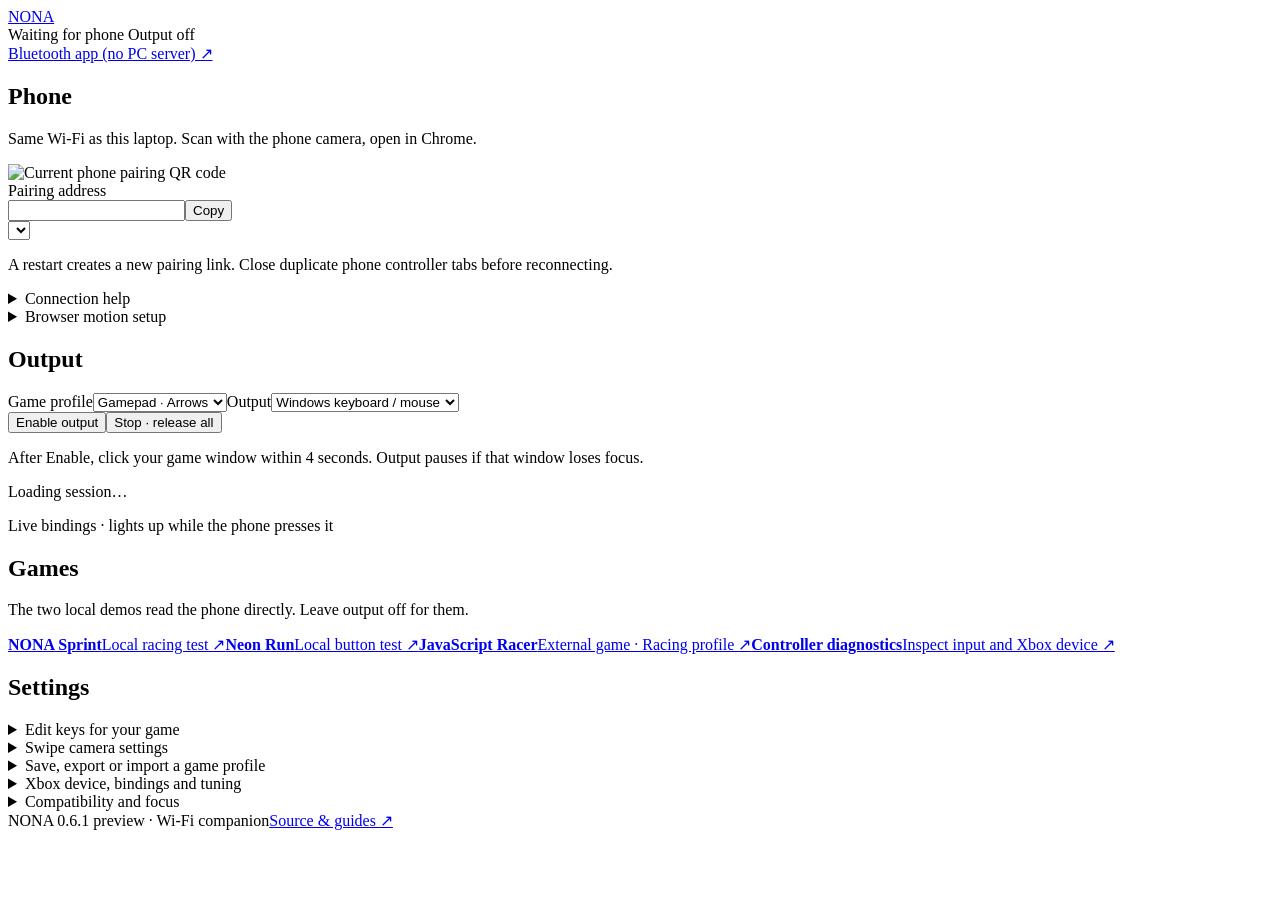
==== commit bcdc209f: "Redesign phone controller, dashboard and Android app as one graphite system - Colour now means state" ====
--- a/web/index.html
+++ b/web/index.html
@@ -2,20 +2,24 @@
 <html lang="en">
 <head>
   <meta charset="UTF-8"><meta name="viewport" content="width=device-width,initial-scale=1">
-  <title>NONA — Controller desk</title><link rel="icon" href="data:,">
+  <title>NONA</title><link rel="icon" href="data:,">
   <link rel="stylesheet" href="/static/style.css"><link rel="stylesheet" href="/static/desk.css">
   <script defer src="/static/dashboard.js"></script>
 </head>
 <body class="desk"><main class="desk-wrap">
   <header class="desk-header">
-    <a class="brand" href="/"><span class="brand-icon">N</span> NONA</a>
-    <div class="desk-meta"><span>Windows companion</span><span class="pill" id="connection"><span class="dot"></span><span id="connection-text">Waiting for phone</span></span></div>
+    <a class="brand" href="/">NONA</a>
+    <div class="status-strip">
+      <span class="pill" id="connection"><span class="dot"></span><span id="connection-text">Waiting for phone</span></span>
+      <span class="status-sep"></span>
+      <span class="output-state"><span class="dot"></span><span id="keyboard-state">Output off</span></span>
+    </div>
+    <a class="text-link" href="https://github.com/garvj65/nona/blob/main/docs/ANDROID_BLUETOOTH.md" target="_blank" rel="noopener noreferrer">Bluetooth app (no PC server) ↗</a>
   </header>
-  <div class="desk-heading"><div><p class="section-label">YOUR SESSION</p><h1>Controller desk</h1><p>Connect your phone. Choose your controls. Open your game.</p></div><a class="text-link" href="https://github.com/garvj65/nona/blob/main/docs/ANDROID_BLUETOOTH.md" target="_blank" rel="noopener noreferrer">Android Bluetooth preview ↗</a></div>
   <div class="desk-layout">
     <aside class="pairing">
-      <div class="section-title"><span>01</span><h2>Connect a phone</h2></div>
-      <p class="small">For this Wi-Fi session, use the same trusted network and scan the current code in Chrome.</p>
+      <h2>Phone</h2>
+      <p class="small">Same Wi-Fi as this laptop. Scan with the phone camera, open in Chrome.</p>
       <div class="qr"><img id="qr" alt="Current phone pairing QR code"></div>
       <label class="tiny" for="pair-url">Pairing address</label>
       <div class="link-box"><input id="pair-url" readonly aria-label="Phone pairing address"><button id="copy">Copy</button></div>
@@ -26,14 +30,14 @@
       <details><summary>Browser motion setup</summary><p id="https-status" class="small"></p><p>Browser sensors need trusted HTTPS. The native Bluetooth preview uses standard Bluetooth pairing instead.</p><p id="ca-fingerprint" class="tiny"></p><a href="/motion-ca.crt">Download public motion CA</a><p><a href="https://github.com/garvj65/nona/blob/main/docs/MOTION_TEST.md" target="_blank" rel="noopener noreferrer">Read the one-time setup ↗</a></p></details>
     </aside>
     <section class="session">
-      <div class="section-title"><span>02</span><h2>Set your controls</h2></div>
+      <h2>Output</h2>
       <div class="session-fields"><label for="profile">Game profile</label><select id="profile"><option value="arrows">Gamepad · Arrows</option></select><label for="output-mode">Output</label><select id="output-mode"><option value="keyboard">Windows keyboard / mouse</option><option value="gamepad">Xbox 360 / XInput (optional)</option></select></div>
-      <p class="small session-instruction">Enable output, then select your game window within <strong>4 seconds</strong>. Input pauses when that window loses focus.</p>
-      <div class="session-actions"><button class="primary" id="enable">Enable output</button><button class="danger" id="disable">Stop / release all</button><span id="keyboard-state" class="tiny">Output off</span></div>
+      <div class="session-actions"><button class="primary" id="enable">Enable output</button><button class="danger" id="disable">Stop · release all</button></div>
+      <p class="small session-instruction">After Enable, click your game window within 4 seconds. Output pauses if that window loses focus.</p>
       <div id="note" class="notice">Loading session…</div><p id="error" class="small error hidden"></p>
-      <div class="keys" id="keys" aria-label="Current button bindings"></div>
-      <div class="game-section"><div class="section-title"><span>03</span><h2>Open a game</h2></div><p class="small">The local demos use phone input directly. Leave desktop output off for those.</p><div class="game-links"><a href="/race" target="_blank" rel="noopener"><strong>NONA Sprint</strong><span>Local racing test ↗</span></a><a href="/game" target="_blank" rel="noopener"><strong>Neon Run</strong><span>Local button test ↗</span></a><a href="https://jakesgordon.com/games/racer/" target="_blank" rel="noopener noreferrer"><strong>JavaScript Racer</strong><span>External game · Racing profile ↗</span></a><a href="/controller-test" target="_blank" rel="noopener"><strong>Controller diagnostics</strong><span>Inspect input and Xbox device ↗</span></a></div></div>
-      <section class="advanced"><h2>Profiles &amp; controls</h2>
+      <p class="keys-title tiny">Live bindings · lights up while the phone presses it</p><div class="keys" id="keys" aria-label="Current button bindings"></div>
+      <div class="game-section"><h2>Games</h2><p class="small">The two local demos read the phone directly. Leave output off for them.</p><div class="game-links"><a href="/race" target="_blank" rel="noopener"><strong>NONA Sprint</strong><span>Local racing test ↗</span></a><a href="/game" target="_blank" rel="noopener"><strong>Neon Run</strong><span>Local button test ↗</span></a><a href="https://jakesgordon.com/games/racer/" target="_blank" rel="noopener noreferrer"><strong>JavaScript Racer</strong><span>External game · Racing profile ↗</span></a><a href="/controller-test" target="_blank" rel="noopener"><strong>Controller diagnostics</strong><span>Inspect input and Xbox device ↗</span></a></div></div>
+      <section class="advanced"><h2>Settings</h2>
         <details id="mapping-editor"><summary>Edit keys for your game</summary><p>Match the game's bindings, apply, then re-enable output.</p><div class="mapping-grid" id="mapping-fields"></div><button id="save-mapping" class="secondary">Apply key mapping</button></details>
         <details id="camera-settings" class="hidden"><summary>Swipe camera settings</summary><p>Third-person Roblox cameras often use right mouse drag. Turn that off for a game that captures the mouse directly.</p><div class="settings"><label><input id="camera-enabled" type="checkbox"> Swipe camera</label><label><input id="camera-drag" type="checkbox"> Hold right mouse while looking</label><label for="camera-gain">Look speed</label><input id="camera-gain" type="number" min="0.25" max="4" step="0.25" value="1"><button id="save-camera" class="secondary">Apply camera settings</button></div></details>
         <details><summary>Save, export or import a game profile</summary><p>Save changes to the selected custom profile, or save a separate copy.</p><div class="settings"><label for="profile-name">Profile name</label><input id="profile-name" maxlength="80" placeholder="My game"><button id="save-profile">Save profile</button><button id="copy-profile" class="secondary">Save copy</button><button id="export-profile" class="secondary">Export JSON</button><label class="button secondary" for="import-profile">Import JSON</label><input id="import-profile" type="file" accept="application/json,.json"></div></details>
@@ -42,5 +46,5 @@
       </section>
     </section>
   </div>
-  <footer><span>NONA · 0.6 preview</span><span>Local controls. Your laptop runs the game.</span><a href="https://github.com/garvj65/nona" target="_blank" rel="noopener noreferrer">Source &amp; guides ↗</a></footer>
+  <footer><span>NONA 0.6.1 preview · Wi-Fi companion</span><a href="https://github.com/garvj65/nona" target="_blank" rel="noopener noreferrer">Source &amp; guides ↗</a></footer>
 </main></body></html>
